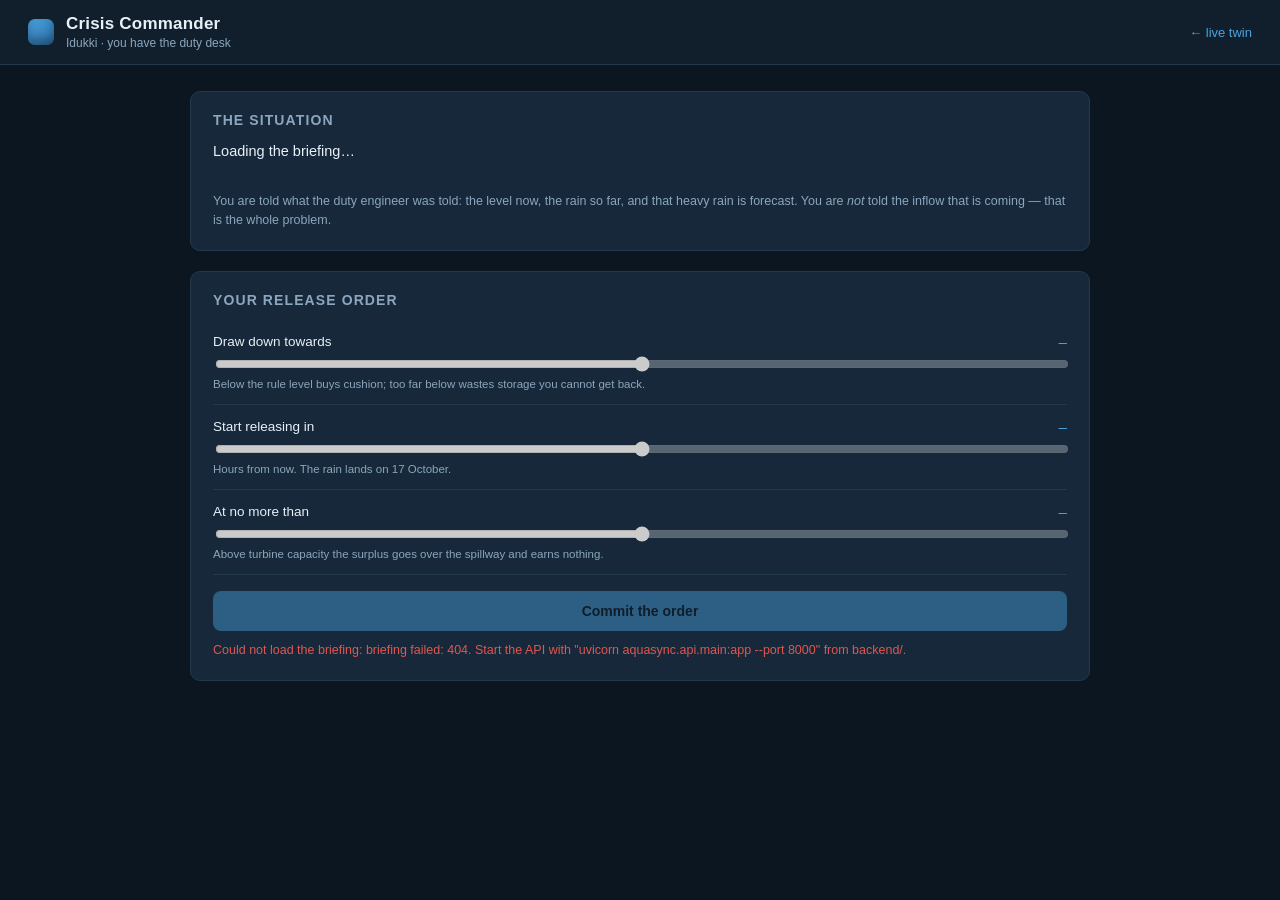
==== dashboard/crisis.html @ ca9a6e38 "Crisis Commander: hand the visitor the decision, then score it Every other output of this project ex" ====
<!DOCTYPE html>
<html lang="en">
<head>
<meta charset="UTF-8">
<meta name="viewport" content="width=device-width, initial-scale=1">
<title>AquaSync — Crisis Commander</title>
<link rel="stylesheet" href="css/dashboard.css">
<link rel="stylesheet" href="css/crisis.css">
</head>
<body class="crisis">

<header id="crisis-top">
  <div class="brand">
    <span class="mark"></span>
    <div>
      <h1>Crisis Commander</h1>
      <p id="subtitle">Idukki · you have the duty desk</p>
    </div>
  </div>
  <a class="back" href="index.html">← live twin</a>
</header>

<main id="crisis">

  <section class="card brief">
    <h2>The situation</h2>
    <p id="narrative" class="narrative">Loading the briefing…</p>
    <div class="stats" id="stats"></div>
    <p class="fineprint">
      You are told what the duty engineer was told: the level now, the rain so
      far, and that heavy rain is forecast. You are <em>not</em> told the inflow
      that is coming — that is the whole problem.
    </p>
  </section>

  <section class="card decide">
    <h2>Your release order</h2>

    <label class="ctl">
      <span class="ctl-name">Draw down towards</span>
      <span class="ctl-val" id="v-target">—</span>
      <input type="range" id="target_level" disabled>
      <span class="ctl-help">Below the rule level buys cushion; too far below wastes storage you cannot get back.</span>
    </label>

    <label class="ctl">
      <span class="ctl-name">Start releasing in</span>
      <span class="ctl-val" id="v-start">—</span>
      <input type="range" id="start_hour" disabled>
      <span class="ctl-help">Hours from now. The rain lands on 17 October.</span>
    </label>

    <label class="ctl">
      <span class="ctl-name">At no more than</span>
      <span class="ctl-val" id="v-rate">—</span>
      <input type="range" id="max_rate" disabled>
      <span class="ctl-help">Above turbine capacity the surplus goes over the spillway and earns nothing.</span>
    </label>

    <button id="commit" disabled>Commit the order</button>
    <p class="fineprint" id="status">…</p>
  </section>

  <section class="card result" id="result" hidden>
    <h2>What happened next</h2>
    <p class="verdict" id="verdict"></p>
    <table class="cmp">
      <thead>
        <tr><th></th><th>You</th><th>The operators</th><th>AquaSync</th></tr>
      </thead>
      <tbody id="cmp-body"></tbody>
    </table>
    <p class="fineprint" id="policy-note"></p>
  </section>

</main>

<script src="js/crisis.js"></script>
</body>
</html>
---- dashboard/css/dashboard.css ----
:root {
  --bg: #0b1620;
  --panel: #111f2c;
  --card: #16283a;
  --line: #23394d;
  --ink: #e8f0f7;
  --muted: #8ba6bd;
  --blue: #4aa3df;
  --green: #35c07a;
  --amber: #e0a53a;
  --red: #e2564f;
  --font: -apple-system, BlinkMacSystemFont, "Segoe UI", Roboto, sans-serif;
  --mono: "SF Mono", "Cascadia Mono", Consolas, monospace;
}

* { box-sizing: border-box; }

body {
  margin: 0;
  font-family: var(--font);
  background: var(--bg);
  color: var(--ink);
  overflow: hidden;
}

#app {
  display: grid;
  grid-template-columns: 320px 1fr;
  grid-template-rows: 58px 1fr 30px;
  grid-template-areas: "top top" "panel stage" "status status";
  height: 100vh;
}

/* -- top bar ------------------------------------------------------------- */

#topbar {
  grid-area: top;
  display: flex;
  align-items: center;
  justify-content: space-between;
  padding: 0 18px;
  background: var(--panel);
  border-bottom: 1px solid var(--line);
}

.brand { display: flex; align-items: center; gap: 12px; }

.brand .mark {
  width: 26px; height: 26px; border-radius: 7px;
  background: linear-gradient(140deg, var(--blue), #2b6ea8);
  box-shadow: inset 0 -6px 10px rgba(0, 0, 0, .3);
}

.brand h1 { margin: 0; font-size: 15px; letter-spacing: .2px; }
.brand p { margin: 1px 0 0; font-size: 11px; color: var(--muted); }

.pill {
  font-family: var(--mono);
  font-size: 10.5px;
  letter-spacing: .8px;
  padding: 5px 11px;
  border-radius: 999px;
  border: 1px solid transparent;
}
.pill-ok   { color: var(--green); border-color: rgba(53, 192, 122, .4); background: rgba(53, 192, 122, .1); }
.pill-warn { color: var(--amber); border-color: rgba(224, 165, 58, .4); background: rgba(224, 165, 58, .1); }
.pill-err  { color: var(--red);   border-color: rgba(226, 86, 79, .4);  background: rgba(226, 86, 79, .1); }

/* -- side panel ---------------------------------------------------------- */

#panel {
  grid-area: panel;
  background: var(--panel);
  border-right: 1px solid var(--line);
  overflow-y: auto;
  padding: 14px;
  display: flex;
  flex-direction: column;
  gap: 12px;
}

.card {
  background: var(--card);
  border: 1px solid var(--line);
  border-radius: 10px;
  padding: 13px 14px;
}

.card h2 {
  margin: 0 0 10px;
  font-size: 10.5px;
  text-transform: uppercase;
  letter-spacing: 1.1px;
  color: var(--muted);
  font-weight: 600;
}

.readout { display: flex; align-items: baseline; gap: 6px; }
.big { font-size: 32px; font-weight: 650; font-variant-numeric: tabular-nums; }
.unit { font-size: 11px; color: var(--muted); }

/* level bands */
.bands { margin: 12px 0 6px; }
.band-track {
  height: 7px; border-radius: 4px;
  background: #0c1a26; overflow: hidden;
  border: 1px solid var(--line);
}
.band-fill { height: 100%; transition: width .5s ease, background .5s ease; }
.band-fill.ok   { background: var(--green); }
.band-fill.warn { background: var(--amber); }
.band-fill.crit { background: var(--red); }
.band-labels {
  display: flex; justify-content: space-between;
  font-size: 9.5px; color: var(--muted); margin-top: 5px;
  font-family: var(--mono);
}

.kv { display: grid; grid-template-columns: 1fr auto; gap: 6px 10px; margin: 10px 0 0; }
.kv dt { font-size: 11.5px; color: var(--muted); }
.kv dd {
  margin: 0; font-size: 11.5px; text-align: right;
  font-family: var(--mono); font-variant-numeric: tabular-nums;
}

.spark { height: 32px; margin-top: 12px; }
.spark svg { width: 100%; height: 100%; }

#advice-card p { margin: 0; font-size: 12px; line-height: 1.5; }
#advice-card .note {
  margin-top: 8px; font-size: 10px; color: var(--muted);
  padding-top: 8px; border-top: 1px solid var(--line);
}
#advice-card.alert {
  border-color: rgba(224, 165, 58, .55);
  background: linear-gradient(var(--card), rgba(224, 165, 58, .07));
}

.slider { display: block; font-size: 11.5px; color: var(--muted); }
.slider b { color: var(--ink); font-family: var(--mono); }
.slider input { width: 100%; margin-top: 9px; accent-color: var(--blue); }

.btn {
  margin-top: 10px; width: 100%;
  background: #1d334a;
  color: var(--ink); border: 1px solid var(--line);
  border-radius: 7px; padding: 7px; font-size: 11.5px;
  cursor: pointer; font-family: var(--font);
}
.btn:hover { background: #24405c; }

/* -- stage --------------------------------------------------------------- */

#stage { grid-area: stage; position: relative; }
#stage canvas { display: block; }

/* -- status bar ---------------------------------------------------------- */

#statusbar {
  grid-area: status;
  display: flex; align-items: center; gap: 20px;
  padding: 0 18px;
  background: var(--panel);
  border-top: 1px solid var(--line);
  font-family: var(--mono);
  font-size: 10.5px;
  color: var(--muted);
}

@media (max-width: 860px) {
  #app { grid-template-columns: 1fr; grid-template-areas: "top" "stage" "panel" "status"; }
  #panel { border-right: none; border-top: 1px solid var(--line); }
}

/* Route into Crisis Commander from the live twin. */
.topbar-right { display: flex; align-items: center; gap: 14px; }
.crisis-link {
  color: var(--amber);
  text-decoration: none;
  font-size: 13px;
  font-weight: 600;
  white-space: nowrap;
}
.crisis-link:hover { text-decoration: underline; }
---- dashboard/css/crisis.css ----
/* Crisis Commander — a reading page, not the 3D stage, so it scrolls and
   breathes. Inherits the palette from dashboard.css. */

body.crisis {
  overflow: auto;
  padding-bottom: 48px;
}

#crisis-top {
  display: flex;
  align-items: center;
  justify-content: space-between;
  padding: 14px 28px;
  border-bottom: 1px solid var(--line);
  background: var(--panel);
  position: sticky;
  top: 0;
  z-index: 5;
}

#crisis-top h1 { margin: 0; font-size: 17px; letter-spacing: 0.2px; }
#crisis-top p { margin: 2px 0 0; font-size: 12px; color: var(--muted); }
#crisis-top .back { color: var(--blue); text-decoration: none; font-size: 13px; }
#crisis-top .back:hover { text-decoration: underline; }

#crisis {
  max-width: 940px;
  margin: 0 auto;
  padding: 26px 20px;
  display: grid;
  gap: 20px;
}

.card {
  background: var(--card);
  border: 1px solid var(--line);
  border-radius: 10px;
  padding: 20px 22px;
}

.card h2 {
  margin: 0 0 12px;
  font-size: 14px;
  text-transform: uppercase;
  letter-spacing: 1.1px;
  color: var(--muted);
}

.narrative { margin: 0 0 16px; line-height: 1.55; font-size: 14.5px; }

.stats {
  display: grid;
  grid-template-columns: repeat(auto-fit, minmax(150px, 1fr));
  gap: 12px;
  margin-bottom: 14px;
}

.stat {
  background: var(--panel);
  border: 1px solid var(--line);
  border-radius: 8px;
  padding: 12px 14px;
  display: flex;
  flex-direction: column;
  gap: 3px;
}

.stat-v { font-size: 21px; font-weight: 600; font-family: var(--mono); }
.stat-l { font-size: 11px; text-transform: uppercase; letter-spacing: 0.9px; color: var(--muted); }
.stat-n { font-size: 11.5px; color: var(--muted); }

.fineprint { font-size: 12.5px; color: var(--muted); line-height: 1.5; margin: 10px 0 0; }
.fineprint.bad { color: var(--red); }

.ctl {
  display: grid;
  grid-template-columns: 1fr auto;
  gap: 4px 12px;
  padding: 14px 0;
  border-bottom: 1px solid var(--line);
}

.ctl-name { font-size: 13.5px; }
.ctl-val { font-family: var(--mono); font-size: 14px; color: var(--blue); text-align: right; }
.ctl input { grid-column: 1 / -1; width: 100%; accent-color: var(--blue); }
.ctl-help { grid-column: 1 / -1; font-size: 11.5px; color: var(--muted); }

#commit {
  margin-top: 16px;
  width: 100%;
  padding: 12px;
  font-size: 14px;
  font-weight: 600;
  color: #06121b;
  background: var(--blue);
  border: 0;
  border-radius: 8px;
  cursor: pointer;
}
#commit:disabled { opacity: 0.45; cursor: default; }

.verdict {
  margin: 0 0 16px;
  font-size: 16px;
  line-height: 1.5;
  padding: 14px 16px;
  border-left: 3px solid var(--amber);
  background: var(--panel);
  border-radius: 0 8px 8px 0;
}

.cmp { width: 100%; border-collapse: collapse; font-size: 13.5px; }
.cmp th, .cmp td { padding: 9px 10px; text-align: right; border-bottom: 1px solid var(--line); }
.cmp thead th { color: var(--muted); font-size: 11px; text-transform: uppercase; letter-spacing: 0.9px; }
.cmp tbody th { text-align: left; font-weight: 500; color: var(--ink); }
.cmp td { font-family: var(--mono); }
.cmp td.good { color: var(--green); }
.cmp td.bad { color: var(--amber); }
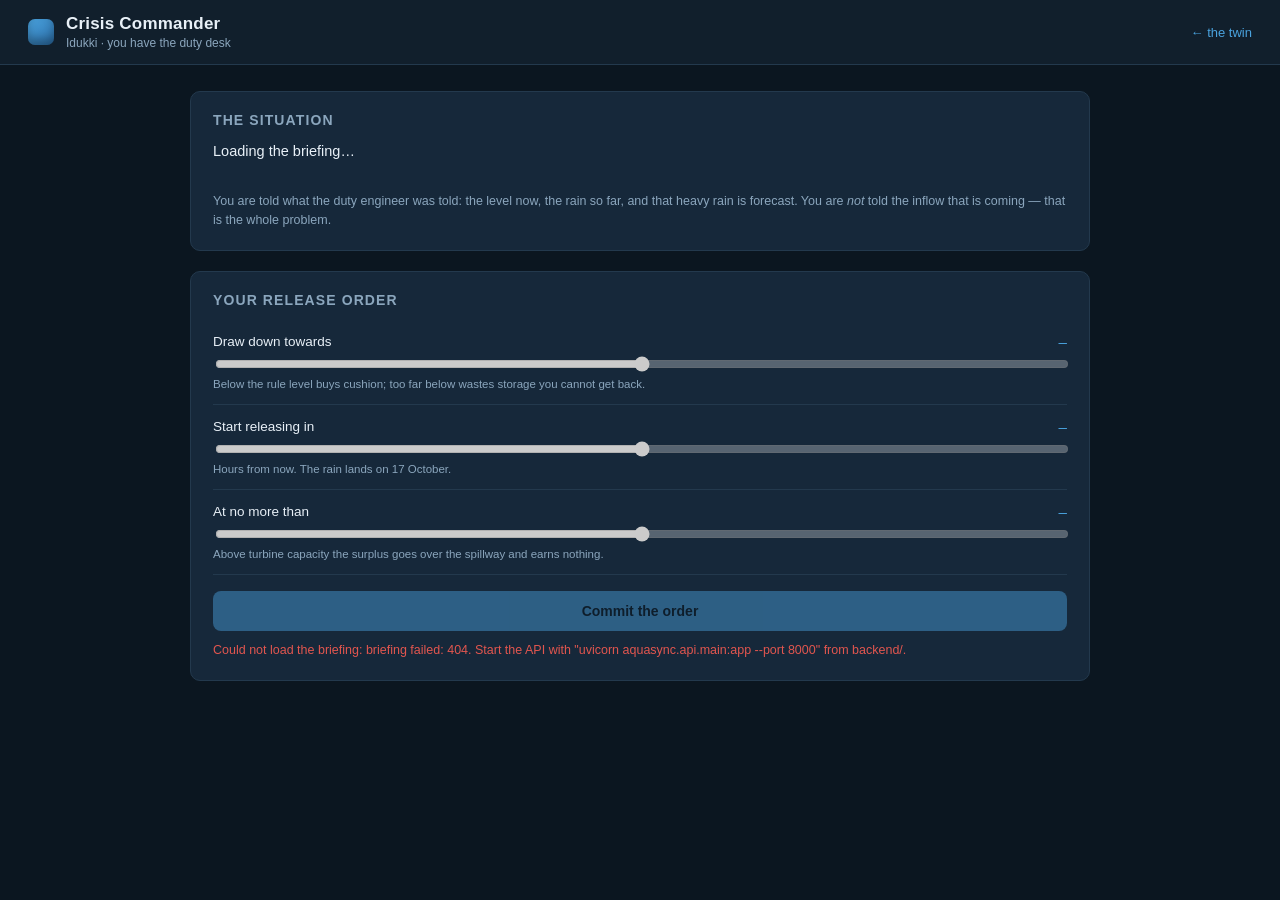
==== commit d74daa0f: "Stop the dashboard calling a 2021 recording live Opened the twin in a real browser to answer "is the" ====
--- a/dashboard/crisis.html
+++ b/dashboard/crisis.html
@@ -4,6 +4,7 @@
 <meta charset="UTF-8">
 <meta name="viewport" content="width=device-width, initial-scale=1">
 <title>AquaSync — Crisis Commander</title>
+<link rel="icon" href="data:image/svg+xml,%3Csvg xmlns='http://www.w3.org/2000/svg' viewBox='0 0 32 32'%3E%3Cpath d='M16 3C10 12 6 17 6 21a10 10 0 0020 0c0-4-4-9-10-18z' fill='%234aa3df'/%3E%3C/svg%3E">
 <link rel="stylesheet" href="css/dashboard.css">
 <link rel="stylesheet" href="css/crisis.css">
 </head>
@@ -17,7 +18,7 @@
       <p id="subtitle">Idukki · you have the duty desk</p>
     </div>
   </div>
-  <a class="back" href="index.html">← live twin</a>
+  <a class="back" href="index.html">← the twin</a>
 </header>
 
 <main id="crisis">
--- a/dashboard/css/dashboard.css
+++ b/dashboard/css/dashboard.css
@@ -15,6 +15,10 @@
 
 * { box-sizing: border-box; }
 
+/* The `hidden` attribute must win over any `display` a component sets
+   (e.g. `.kv { display: grid }` on #whatif-out). */
+[hidden] { display: none !important; }
+
 body {
   margin: 0;
   font-family: var(--font);
@@ -126,6 +130,39 @@
 .spark { height: 32px; margin-top: 12px; }
 .spark svg { width: 100%; height: 100%; }
 
+/* Secondary copy inside any card. This was previously scoped to #advice-card
+   only, so the what-if status line rendered at full body size. */
+.note { margin: 8px 0 0; font-size: 10.5px; line-height: 1.5; color: var(--muted); }
+
+/* -- scale rig ----------------------------------------------------------- */
+
+.chip {
+  float: right;
+  font-family: var(--mono);
+  font-size: 9px;
+  letter-spacing: .7px;
+  padding: 2px 7px;
+  border-radius: 999px;
+  border: 1px solid transparent;
+}
+.chip-live { color: var(--green); border-color: rgba(53, 192, 122, .4); background: rgba(53, 192, 122, .1); }
+.chip-stale{ color: var(--amber); border-color: rgba(224, 165, 58, .4); background: rgba(224, 165, 58, .1); }
+.chip-off  { color: var(--muted); border-color: var(--line); }
+
+/* The fault the demo is built around: commanded and verified disagree. It
+   gets its own line rather than a colour change, because "the gate did not do
+   what it was told" is a sentence, not a shade of red. */
+.warn-line {
+  margin: 10px 0 0;
+  padding: 7px 9px;
+  font-size: 10.5px;
+  line-height: 1.45;
+  color: var(--red);
+  background: rgba(226, 86, 79, .09);
+  border-left: 2px solid var(--red);
+  border-radius: 2px;
+}
+
 #advice-card p { margin: 0; font-size: 12px; line-height: 1.5; }
 #advice-card .note {
   margin-top: 8px; font-size: 10px; color: var(--muted);
@@ -153,6 +190,43 @@
 
 #stage { grid-area: stage; position: relative; }
 #stage canvas { display: block; }
+
+/* Provenance caption. The terrain is measured and the structures are not, and
+   the view says which is which rather than letting the render imply it. */
+.scene-note {
+  position: absolute;
+  left: 14px; bottom: 12px; right: 14px;
+  margin: 0;
+  max-width: 62ch;
+  padding: 7px 10px;
+  font-size: 11.5px;
+  line-height: 1.45;
+  color: var(--muted);
+  background: rgba(11, 22, 32, .72);
+  border-left: 2px solid var(--line);
+  border-radius: 2px;
+  pointer-events: none;
+}
+.scene-note strong { color: var(--ink); font-weight: 600; }
+
+/* A rig fault has to be visible from across a room, not folded into a panel
+   the visitor has to scroll. This is the beat the demo is built around. */
+.stage-alert {
+  position: absolute;
+  top: 14px; left: 50%; transform: translateX(-50%);
+  max-width: 70%;
+  padding: 9px 16px;
+  font-size: 12.5px;
+  font-weight: 600;
+  line-height: 1.45;
+  color: #ffe9e7;
+  background: rgba(150, 34, 28, .92);
+  border: 1px solid rgba(255, 140, 130, .5);
+  border-radius: 6px;
+  box-shadow: 0 6px 20px rgba(0, 0, 0, .45);
+  pointer-events: none;
+  text-align: center;
+}
 
 /* -- status bar ---------------------------------------------------------- */
 
